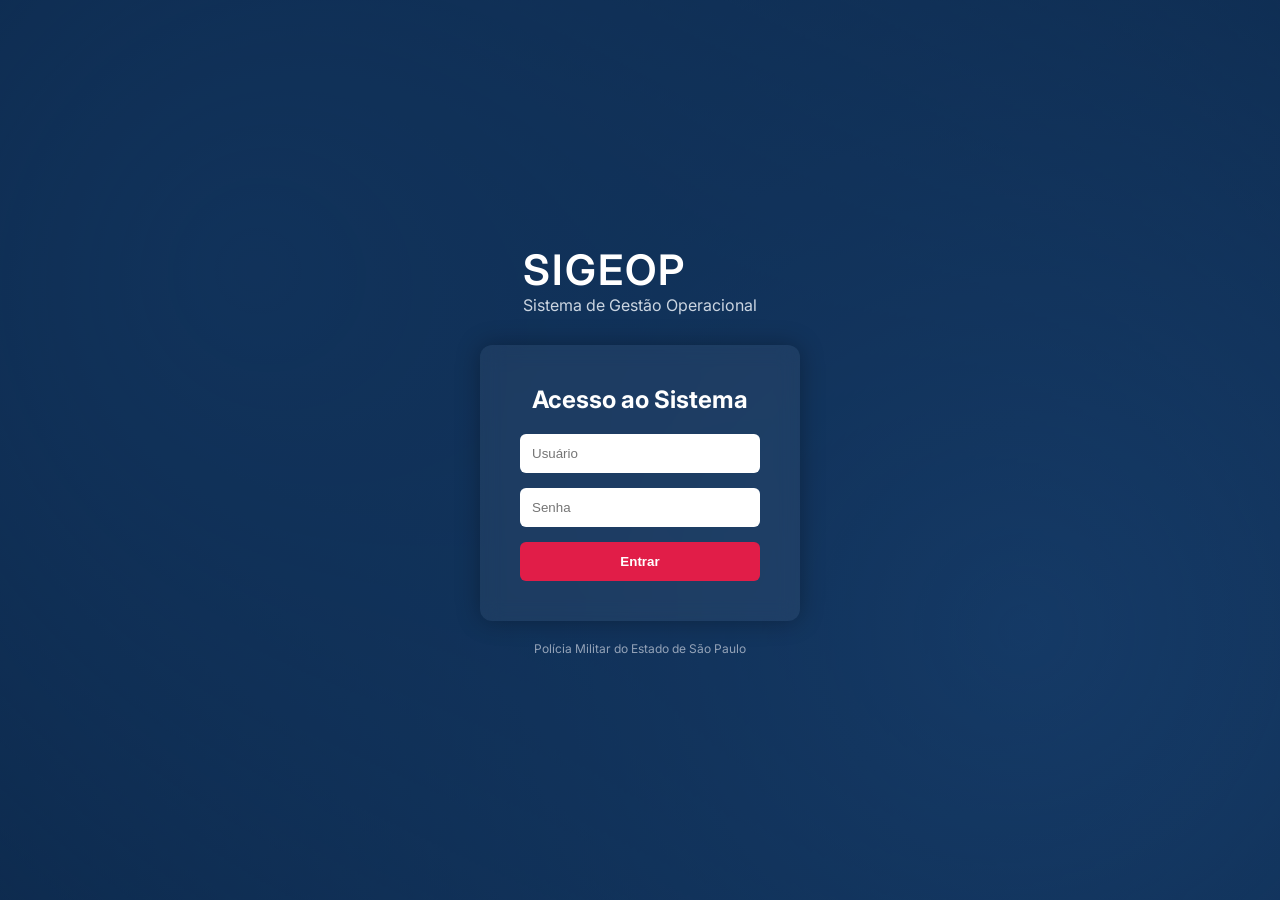
==== frontend/index.html @ 9eb5d2dc "Initial commit - estrutura inicial do SIGEOP" ====
<!DOCTYPE html>
<html lang="pt-BR">

<head>
    <meta charset="UTF-8">
    <title>SIGEOP</title>

    <link rel="stylesheet" href="styles/style.css">
    <link href="https://fonts.googleapis.com/css2?family=Inter:wght@300;400;600&display=swap" rel="stylesheet">
</head>

<body>

    <div class="background"></div>

    <div class="login-container">

        <div class="logo">
            <h1>SIGEOP</h1>
            <p>Sistema de Gestão Operacional</p>
        </div>

        <form class="login-box">

            <h2>Acesso ao Sistema</h2>

            <input type="text" placeholder="Usuário" required>
            <input type="password" placeholder="Senha" required>

            <button onclick="entrar()">Entrar</button>



        </form>

        <div class="footer">
            <p>Polícia Militar do Estado de São Paulo</p>
        </div>

    </div>

    <script>
        function entrar() {
            window.location.href = "pages/dashboard.html";
        }
    </script>

</body>

</html>
---- frontend/styles/style.css ----
* {
    margin: 0;
    padding: 0;
    box-sizing: border-box;
}

body {
    font-family: 'Inter', sans-serif;
    height: 100vh;
    background: #0a2342;
    overflow: hidden;
}

/* Fundo com efeito tecnológico */
.background {
    position: absolute;
    width: 100%;
    height: 100%;
    background: radial-gradient(circle at 20% 30%, #163d6b, transparent),
        radial-gradient(circle at 80% 70%, #1f4e85, transparent);
    opacity: 0.6;
}

/* Container central */
.login-container {
    position: relative;
    z-index: 2;
    height: 100%;
    display: flex;
    flex-direction: column;
    justify-content: center;
    align-items: center;
}

/* Logo / título */
.logo h1 {
    color: white;
    font-size: 42px;
    font-weight: 600;
    letter-spacing: 2px;
}

.logo p {
    color: #cbd5e1;
    margin-bottom: 30px;
}

/* Caixa de login */
.login-box {
    background: rgba(255, 255, 255, 0.05);
    padding: 40px;
    border-radius: 12px;
    backdrop-filter: blur(10px);
    box-shadow: 0 0 25px rgba(0, 0, 0, 0.3);
    width: 320px;
    text-align: center;
}

.login-box h2 {
    color: white;
    margin-bottom: 20px;
}

/* Inputs */
.login-box input {
    width: 100%;
    padding: 12px;
    margin-bottom: 15px;
    border: none;
    border-radius: 6px;
    outline: none;
}

/* Botão */
.login-box button {
    width: 100%;
    padding: 12px;
    background: #e11d48;
    /* vermelho */
    border: none;
    border-radius: 6px;
    color: white;
    font-weight: 600;
    cursor: pointer;
    transition: 0.3s;
}

.login-box button:hover {
    background: #be123c;
}

/* Rodapé */
.footer {
    margin-top: 20px;
    color: #94a3b8;
    font-size: 12px;
}

/* DASHBOARD -------------------------------------------- */

.dashboard-container {
    padding: 20px;
    color: white;
}

/* Header */
header {
    display: flex;
    justify-content: space-between;
    margin-bottom: 30px;
}

/* Cards */
.cards {
    display: grid;
    grid-template-columns: repeat(4, 1fr);
    gap: 20px;
}

.card {
    background: rgba(255, 255, 255, 0.05);
    padding: 30px;
    text-align: center;
    border-radius: 10px;
    text-decoration: none;
    color: white;
    font-size: 18px;
    transition: 0.3s;
}

.card:hover {
    background: #1f4e85;
    transform: scale(1.05);
}

/* Resumo */
.resumo {
    margin-top: 40px;
    background: rgba(255, 255, 255, 0.05);
    padding: 20px;
    border-radius: 10px;
}
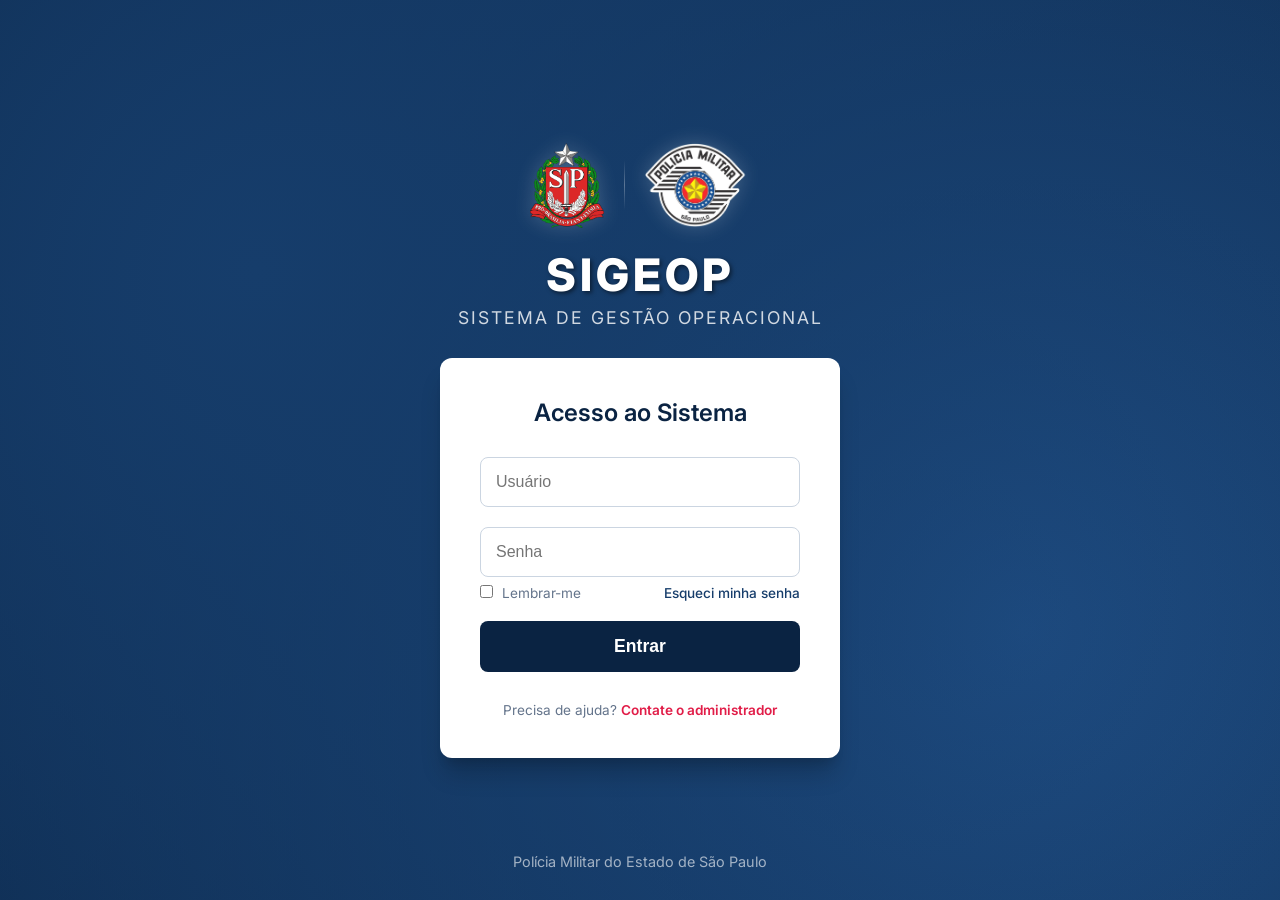
==== commit d196f36c: "Refinado o sistema de escala e sinc, desing do login corrigido" ====
--- a/frontend/index.html
+++ b/frontend/index.html
@@ -4,7 +4,7 @@
 <head>
     <meta charset="UTF-8">
     <title>SIGEOP</title>
-
+    <link rel="icon" href="styles/img/logoPMESP.png" type="image/png" sizes="32x32">
     <link rel="stylesheet" href="styles/style.css">
     <link href="https://fonts.googleapis.com/css2?family=Inter:wght@300;400;600&display=swap" rel="stylesheet">
 </head>
@@ -14,35 +14,87 @@
     <div class="background"></div>
 
     <div class="login-container">
-
         <div class="logo">
+            <div class="brasoes-container">
+                <img src="styles/img/logoSSP.png" alt="Logo SSP" class="brasao">
+                <div class="divisor-vertical"></div>
+                <img src="styles/img/logoPMESP.png" alt="Logo PMESP" class="brasao">
+            </div>
             <h1>SIGEOP</h1>
             <p>Sistema de Gestão Operacional</p>
         </div>
 
         <form class="login-box">
-
             <h2>Acesso ao Sistema</h2>
 
-            <input type="text" placeholder="Usuário" required>
-            <input type="password" placeholder="Senha" required>
+            <div class="input-group">
+                <input type="text" placeholder="Usuário" required>
+            </div>
 
-            <button onclick="entrar()">Entrar</button>
+            <div class="input-group">
+                <input type="password" placeholder="Senha" required>
+                <div class="login-helper">
+                    <label><input type="checkbox"> Lembrar-me</label>
+                    <a href="#" class="forgot-password">Esqueci minha senha</a>
+                </div>
+            </div>
 
+            <button type="button" onclick="entrar()">Entrar</button>
 
-
+            <div class="suporte-link">
+                Precisa de ajuda? <a href="#">Contate o administrador</a>
+            </div>
         </form>
 
         <div class="footer">
             <p>Polícia Militar do Estado de São Paulo</p>
         </div>
-
     </div>
 
     <script>
         function entrar() {
-            window.location.href = "pages/dashboard.html";
+            const usuarioInput = document.querySelector('input[type="text"]').value;
+            const senhaInput = document.querySelector('input[type="password"]').value;
+            const botao = document.querySelector('.login-box button');
+
+            // Simulação de credenciais (ADMIN / ADMIN)
+            const usuarioCorreto = "ADMIN";
+            const senhaCorreta = "ADMIN";
+
+            // Efeito visual de processamento
+            botao.disabled = true;
+            botao.innerHTML = "Verificando...";
+            botao.style.opacity = "0.7";
+            botao.style.cursor = "not-allowed";
+
+            setTimeout(() => {
+                // Validação simples
+                if (usuarioInput.toUpperCase() === usuarioCorreto && senhaInput === senhaCorreta) {
+
+                    // Salva o nome do usuário para usar na Dashboard depois
+                    localStorage.setItem("usuarioLogado", "Administrador do Sistema");
+
+                    // Redireciona
+                    window.location.href = "pages/dashboard.html";
+                } else {
+                    // Se errar, volta o botão ao normal e avisa
+                    alert("❌ Usuário ou senha inválidos!");
+                    botao.disabled = false;
+                    botao.innerHTML = "Entrar";
+                    botao.style.opacity = "1";
+                    botao.style.cursor = "pointer";
+
+                    // Limpa o campo de senha para nova tentativa
+                    document.querySelector('input[type="password"]').value = "";
+                }
+            }, 800); // Aguarda 800ms para simular uma resposta do servidor
         }
+        // Permite logar apertando a tecla Enter
+        document.addEventListener('keypress', function (e) {
+            if (e.key === 'Enter') {
+                entrar();
+            }
+        });
     </script>
 
 </body>
--- a/frontend/styles/style.css
+++ b/frontend/styles/style.css
@@ -1,3 +1,19 @@
+:root {
+    /* Cores Institucionais */
+    --primary-blue: #0a2342;
+    --secondary-blue: #163d6b;
+    --accent-red: #e11d48;
+    --accent-red-hover: #be123c;
+    --success-green: #16a34a;
+
+    /* Cores de Fundo e Texto */
+    --bg-light: #f1f5f9;
+    --white: #ffffff;
+    --text-main: #1e293b;
+    --text-muted: #64748b;
+    --border-color: #cbd5e1;
+}
+
 * {
     margin: 0;
     padding: 0;
@@ -6,137 +22,397 @@
 
 body {
     font-family: 'Inter', sans-serif;
+    background: var(--bg-light);
+    color: var(--text-main);
     height: 100vh;
-    background: #0a2342;
     overflow: hidden;
 }
 
-/* Fundo com efeito tecnológico */
+/* EFEITOS DE LOGIN (Mantidos e Refinados) */
 .background {
     position: absolute;
     width: 100%;
     height: 100%;
-    background: radial-gradient(circle at 20% 30%, #163d6b, transparent),
+    background: radial-gradient(circle at 20% 30%, var(--secondary-blue), transparent),
         radial-gradient(circle at 80% 70%, #1f4e85, transparent);
-    opacity: 0.6;
-}
-
-/* Container central */
+    background-color: var(--primary-blue);
+    z-index: -1;
+}
+
+/* TELA DE LOGIN - ESTILIZAÇÃO */
+
 .login-container {
-    position: relative;
-    z-index: 2;
-    height: 100%;
+    height: 100vh;
     display: flex;
     flex-direction: column;
     justify-content: center;
     align-items: center;
-}
-
-/* Logo / título */
+    position: relative;
+    z-index: 1;
+}
+
+.logo {
+    text-align: center;
+    margin-bottom: 30px;
+    color: var(--white);
+}
+
 .logo h1 {
-    color: white;
-    font-size: 42px;
-    font-weight: 600;
+    font-size: 3rem;
+    font-weight: 800;
+    letter-spacing: 4px;
+    margin-bottom: 5px;
+    text-shadow: 0 4px 10px rgba(0, 0, 0, 0.3);
+}
+
+.logo p {
+    font-size: 1.1rem;
+    opacity: 0.8;
+    text-transform: uppercase;
     letter-spacing: 2px;
 }
 
-.logo p {
-    color: #cbd5e1;
-    margin-bottom: 30px;
-}
-
-/* Caixa de login */
 .login-box {
-    background: rgba(255, 255, 255, 0.05);
+    background: var(--white);
     padding: 40px;
     border-radius: 12px;
-    backdrop-filter: blur(10px);
-    box-shadow: 0 0 25px rgba(0, 0, 0, 0.3);
-    width: 320px;
+    width: 100%;
+    max-width: 400px;
+    box-shadow: 0 20px 25px -5px rgba(0, 0, 0, 0.2), 0 10px 10px -5px rgba(0, 0, 0, 0.1);
+    display: flex;
+    flex-direction: column;
+    gap: 20px;
+}
+
+.login-box h2 {
+    color: var(--primary-blue);
+    font-size: 1.5rem;
     text-align: center;
-}
-
-.login-box h2 {
+    margin-bottom: 10px;
+    font-weight: 600;
+}
+
+.login-box input {
+    width: 100%;
+    padding: 15px;
+    border: 1px solid var(--border-color);
+    border-radius: 8px;
+    outline: none;
+    font-size: 1rem;
+    transition: border-color 0.3s;
+}
+
+.login-box input:focus {
+    border-color: var(--secondary-blue);
+    box-shadow: 0 0 0 3px rgba(22, 61, 107, 0.1);
+}
+
+.login-box button {
+    background: var(--primary-blue);
+    color: var(--white);
+    padding: 15px;
+    border: none;
+    border-radius: 8px;
+    font-size: 1.1rem;
+    font-weight: 600;
+    cursor: pointer;
+    transition: all 0.3s ease;
+}
+
+.login-box button:hover {
+    background: var(--secondary-blue);
+    transform: translateY(-2px);
+    box-shadow: 0 5px 15px rgba(0, 0, 0, 0.1);
+}
+
+.footer {
+    position: absolute;
+    bottom: 30px;
+    color: var(--white);
+    opacity: 0.6;
+    font-size: 0.9rem;
+    text-align: center;
+    width: 100%;
+}
+
+/* LAYOUT PRINCIPAL */
+.dashboard {
+    display: flex;
+    height: 100vh;
+}
+
+/* SIDEBAR */
+.sidebar {
+    width: 240px;
+    background: var(--primary-blue);
+    color: var(--white);
+    padding: 25px 20px;
+    display: flex;
+    flex-direction: column;
+    box-shadow: 4px 0 10px rgba(0, 0, 0, 0.1);
+}
+
+.sidebar h2 {
+    font-size: 1.5rem;
+    letter-spacing: 1px;
+    margin-bottom: 40px;
+    border-bottom: 2px solid var(--accent-red);
+    padding-bottom: 10px;
+}
+
+.sidebar a {
+    display: flex;
+    align-items: center;
+    color: #cbd5e1;
+    text-decoration: none;
+    padding: 12px 15px;
+    margin-bottom: 8px;
+    border-radius: 8px;
+    transition: all 0.3s ease;
+}
+
+.sidebar a:hover,
+.sidebar a.active {
+    background: rgba(255, 255, 255, 0.1);
+    color: var(--white);
+    transform: translateX(5px);
+}
+
+.sidebar a.active {
+    border-left: 4px solid var(--accent-red);
+    background: rgba(255, 255, 255, 0.15);
+}
+
+/* CONTEÚDO PRINCIPAL */
+.content {
+    flex: 1;
+    padding: 30px;
+    overflow-y: auto;
+}
+
+.topbar {
+    display: flex;
+    justify-content: space-between;
+    align-items: center;
+    margin-bottom: 30px;
+    padding-bottom: 15px;
+    border-bottom: 1px solid var(--border-color);
+}
+
+/* CONTROLES E INPUTS */
+.controls {
+    display: flex;
+    flex-wrap: wrap;
+    gap: 15px;
+    margin-bottom: 25px;
+    background: var(--white);
+    padding: 20px;
+    border-radius: 10px;
+    box-shadow: 0 2px 5px rgba(0, 0, 0, 0.05);
+}
+
+.controls input,
+.controls select {
+    padding: 10px;
+    border: 1px solid var(--border-color);
+    border-radius: 6px;
+    outline: none;
+    font-family: inherit;
+}
+
+/* TABELAS OPERACIONAIS */
+.tabela-container {
+    background: var(--white);
+    border-radius: 10px;
+    box-shadow: 0 4px 6px -1px rgba(0, 0, 0, 0.1);
+    overflow: hidden;
+}
+
+.tabela {
+    width: 100%;
+    border-collapse: collapse;
+}
+
+.tabela th {
+    background: #f8fafc;
+    color: var(--text-muted);
+    font-weight: 600;
+    text-transform: uppercase;
+    font-size: 0.75rem;
+    letter-spacing: 0.05em;
+    padding: 15px;
+    text-align: left;
+    border-bottom: 2px solid var(--bg-light);
+}
+
+.tabela td {
+    padding: 12px 15px;
+    border-bottom: 1px solid var(--bg-light);
+}
+
+.tabela tr:hover {
+    background-color: #f1f5f9;
+}
+
+/* BOTÕES */
+.btn-primary {
+    background: var(--primary-blue);
     color: white;
-    margin-bottom: 20px;
-}
-
-/* Inputs */
-.login-box input {
-    width: 100%;
-    padding: 12px;
-    margin-bottom: 15px;
+    padding: 10px 20px;
     border: none;
     border-radius: 6px;
-    outline: none;
-}
-
-/* Botão */
-.login-box button {
-    width: 100%;
+    cursor: pointer;
+    font-weight: 600;
+}
+
+.finalizar {
+    background: var(--success-green);
+    color: white;
+    padding: 18px;
+    width: 100%;
+    border: none;
+    border-radius: 8px;
+    font-size: 1.1rem;
+    font-weight: bold;
+    cursor: pointer;
+    margin-top: 30px;
+    transition: filter 0.3s;
+}
+
+.finalizar:hover {
+    filter: brightness(1.1);
+}
+
+/* Estilo para os botões de adicionar viatura */
+.btn-add-vtr {
+    display: inline-flex;
+    align-items: center;
+    justify-content: center;
+    background-color: #f1f5f9;
+    /* Um cinza bem claro e limpo */
+    color: #475569;
+    /* Cinza escuro para o texto */
+    border: 1px dashed #cbd5e1;
+    /* Borda tracejada dá ideia de "espaço para adicionar" */
+    padding: 6px 12px;
+    font-size: 11px;
+    font-weight: 600;
+    text-transform: uppercase;
+    letter-spacing: 0.5px;
+    border-radius: 6px;
+    cursor: pointer;
+    transition: all 0.2s ease;
+    width: 100%;
+    /* Ocupa a largura total do card */
+    margin-top: 8px;
+}
+
+.btn-add-vtr:hover {
+    background-color: #e2e8f0;
+    border-color: #94a3b8;
+    color: #1e293b;
+    box-shadow: 0 2px 4px rgba(0, 0, 0, 0.05);
+}
+
+.btn-add-vtr:active {
+    transform: scale(0.98);
+}
+
+/* Pequeno ajuste nos cards de equipe para comportar os botões */
+.card-equipe-container {
+    border: 1px solid #e2e8f0;
     padding: 12px;
-    background: #e11d48;
-    /* vermelho */
-    border: none;
-    border-radius: 6px;
-    color: white;
-    font-weight: 600;
+    border-radius: 8px;
+    background: #ffffff;
+    box-shadow: 0 1px 3px rgba(0, 0, 0, 0.02);
+}
+
+tbody tr {
+    transition: background-color 0.3s ease;
+    /* Faz a cor mudar suavemente */
+}
+
+.status {
+    font-size: 1.2rem;
+    text-align: center;
+    width: 40px;
+}
+
+/* Estilização do Brasão */
+/* Container dos Brasões */
+.brasoes-container {
+    display: flex;
+    align-items: center;
+    justify-content: center;
+    gap: 20px;
+    margin-bottom: 20px;
+}
+
+.brasao {
+    height: 85px;
+    /* Altura fixa para manter a proporção */
+    width: auto;
+    /* Efeito de "Glow" para destacar do fundo escuro */
+    filter: drop-shadow(0 0 10px rgba(255, 255, 255, 0.2));
+    transition: transform 0.3s ease;
+}
+
+.brasao:hover {
+    transform: scale(1.05);
+    /* Leve pulo ao passar o mouse */
+}
+
+/* Linha sutil entre os dois brasões */
+.divisor-vertical {
+    width: 1px;
+    height: 50px;
+    background: linear-gradient(to bottom, transparent, rgba(255, 255, 255, 0.3), transparent);
+}
+
+/* Ajuste no título para não ficar colado */
+.logo h1 {
+    font-size: 2.8rem;
+    margin-top: 10px;
+    text-shadow: 2px 2px 4px rgba(0, 0, 0, 0.5);
+}
+
+/* Ajustes na caixa de login */
+.login-helper {
+    display: flex;
+    justify-content: space-between;
+    align-items: center;
+    margin-top: 8px;
+    font-size: 0.85rem;
+    color: var(--text-muted);
+}
+
+.forgot-password {
+    color: var(--secondary-blue);
+    text-decoration: none;
+    font-weight: 500;
+}
+
+.forgot-password:hover {
+    text-decoration: underline;
+}
+
+/* Link de Suporte */
+.suporte-link {
+    text-align: center;
+    font-size: 0.85rem;
+    color: var(--text-muted);
+    margin-top: 10px;
+}
+
+.suporte-link a {
+    color: var(--accent-red);
+    text-decoration: none;
+    font-weight: 600;
+}
+
+/* Checkbox simples */
+.login-helper input[type="checkbox"] {
+    width: auto;
+    margin-right: 5px;
     cursor: pointer;
-    transition: 0.3s;
-}
-
-.login-box button:hover {
-    background: #be123c;
-}
-
-/* Rodapé */
-.footer {
-    margin-top: 20px;
-    color: #94a3b8;
-    font-size: 12px;
-}
-
-/* DASHBOARD -------------------------------------------- */
-
-.dashboard-container {
-    padding: 20px;
-    color: white;
-}
-
-/* Header */
-header {
-    display: flex;
-    justify-content: space-between;
-    margin-bottom: 30px;
-}
-
-/* Cards */
-.cards {
-    display: grid;
-    grid-template-columns: repeat(4, 1fr);
-    gap: 20px;
-}
-
-.card {
-    background: rgba(255, 255, 255, 0.05);
-    padding: 30px;
-    text-align: center;
-    border-radius: 10px;
-    text-decoration: none;
-    color: white;
-    font-size: 18px;
-    transition: 0.3s;
-}
-
-.card:hover {
-    background: #1f4e85;
-    transform: scale(1.05);
-}
-
-/* Resumo */
-.resumo {
-    margin-top: 40px;
-    background: rgba(255, 255, 255, 0.05);
-    padding: 20px;
-    border-radius: 10px;
 }
